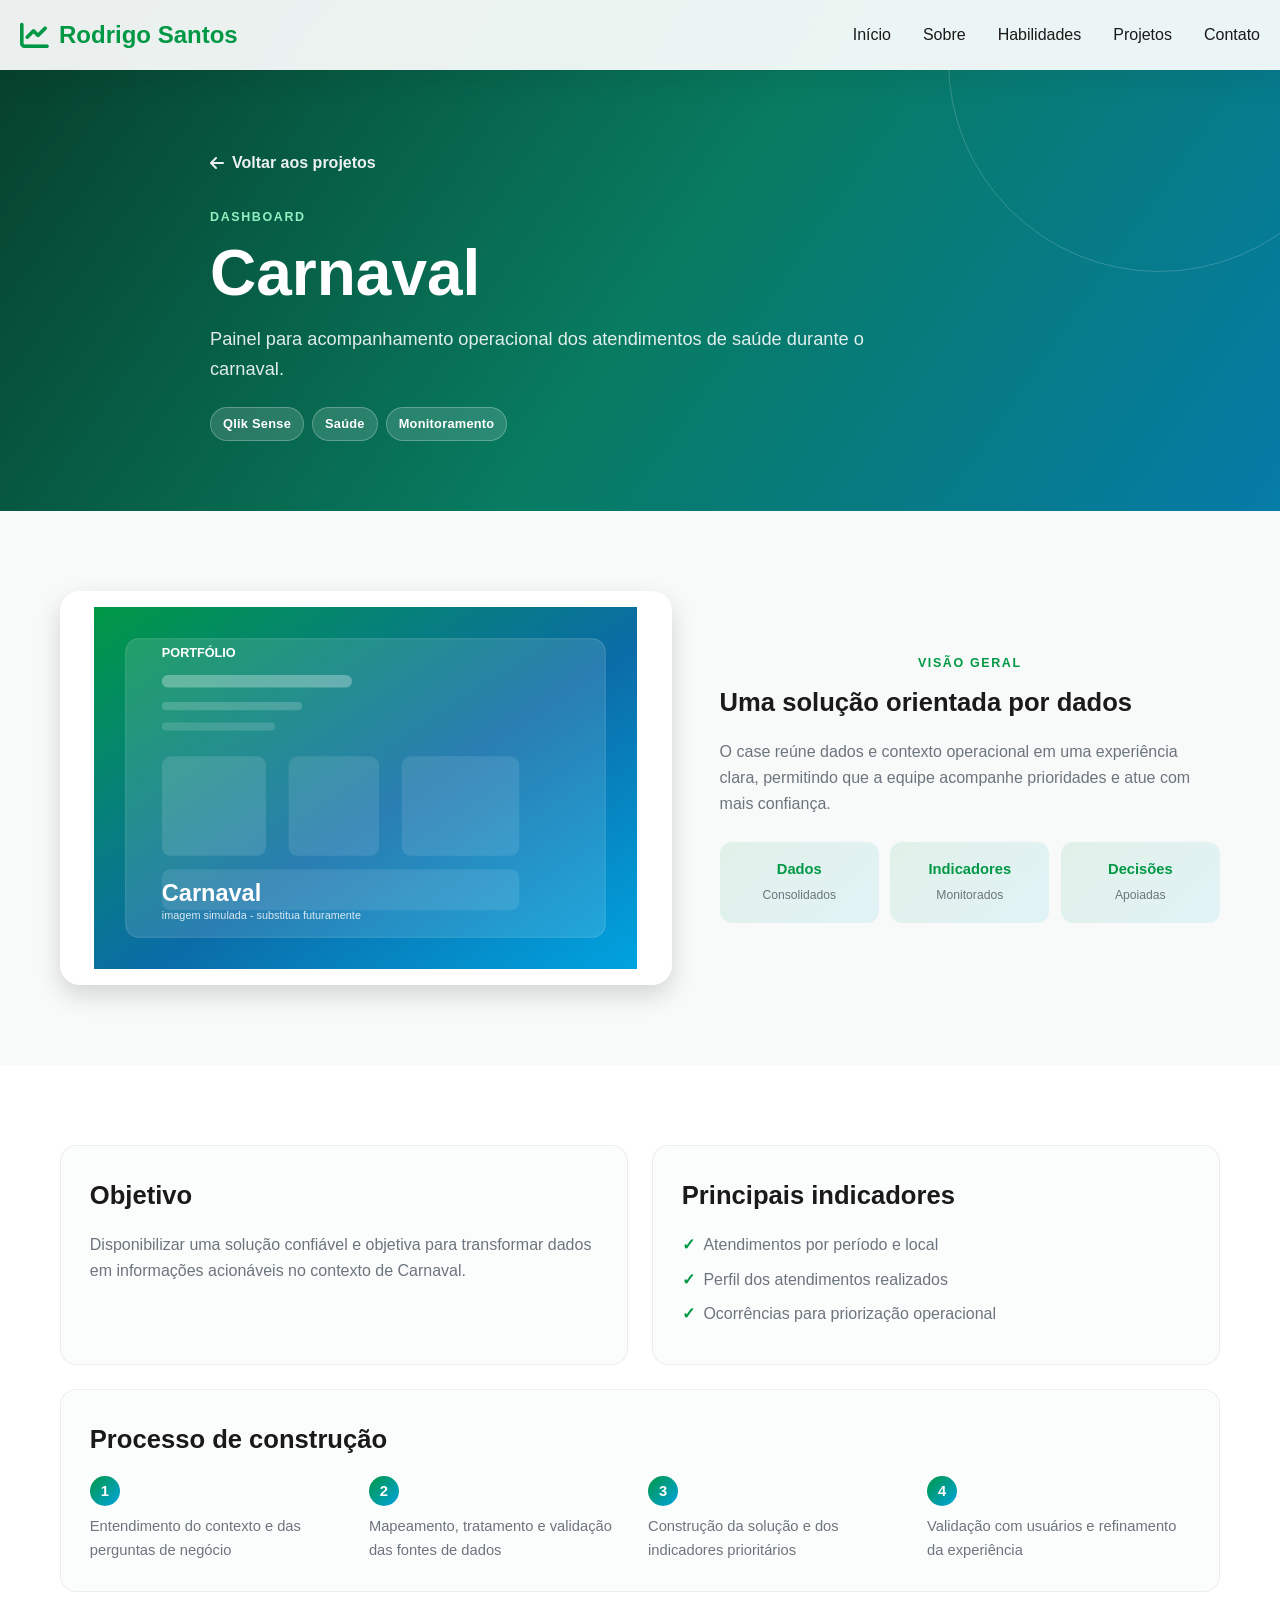
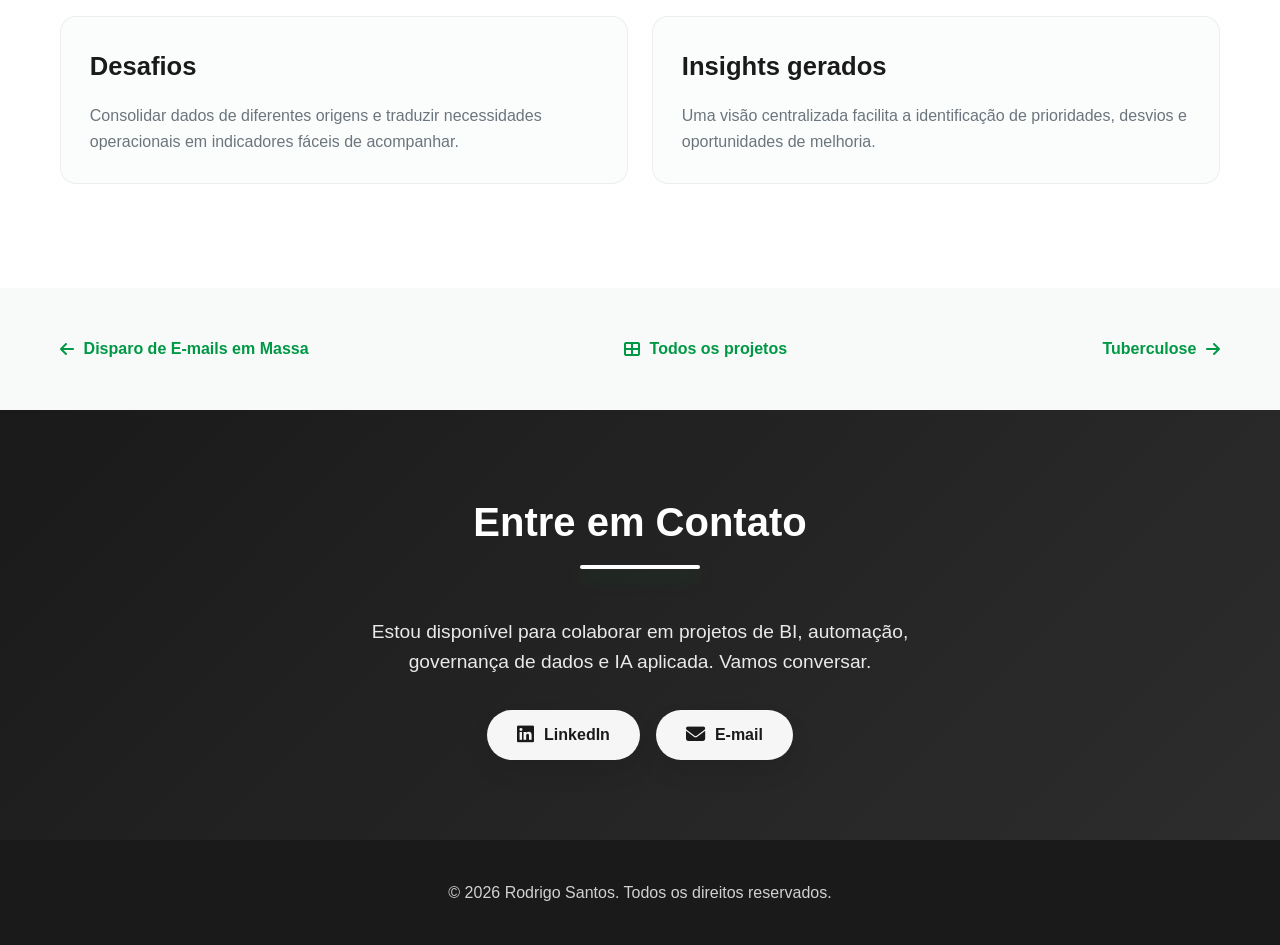
==== projeto.html @ 9b94046a "Atualizacao 07-09" ====
<!DOCTYPE html>
<html lang="pt-BR">
<head>
  <meta charset="UTF-8"><meta name="viewport" content="width=device-width, initial-scale=1.0">
  <meta name="description" content="Case de projeto de Rodrigo Santos"><title>Case | Rodrigo Santos</title>
  <link rel="stylesheet" href="css/style.css"><link rel="stylesheet" href="https://cdnjs.cloudflare.com/ajax/libs/font-awesome/6.4.0/css/all.min.css">
</head>
<body class="project-page">
  <header><nav class="navbar"><div class="container"><a href="index.html" class="logo"><i class="fas fa-chart-line"></i><span>Rodrigo Santos</span></a><ul id="menu-principal" class="nav-menu"><li><a href="index.html#home">Início</a></li><li><a href="index.html#sobre">Sobre</a></li><li><a href="index.html#skills">Habilidades</a></li><li><a href="index.html#projetos">Projetos</a></li><li><a href="#contato">Contato</a></li></ul><button class="hamburger" type="button" aria-label="Abrir menu" aria-expanded="false" aria-controls="menu-principal"><span></span><span></span><span></span></button></div></nav></header>
  <main>
    <section class="case-hero"><div class="container"><a class="case-back" href="index.html#projetos"><i class="fas fa-arrow-left"></i> Voltar aos projetos</a><span id="caseCategory" class="section-eyebrow"></span><h1 id="caseTitle">Projeto</h1><p id="caseSummary"></p><div id="caseTags" class="projeto-tags"></div></div></section>
    <section class="case-overview"><div class="container"><div class="case-visual"><img id="caseImage" alt="Visão geral do projeto"></div><div><span class="section-eyebrow">Visão geral</span><h2>Uma solução orientada por dados</h2><p id="caseOverview"></p><div class="case-kpis"><div><strong id="kpiOne">—</strong><span id="kpiOneLabel">Indicador</span></div><div><strong id="kpiTwo">—</strong><span id="kpiTwoLabel">Indicador</span></div><div><strong id="kpiThree">—</strong><span id="kpiThreeLabel">Indicador</span></div></div></div></div></section>
    <section class="case-content"><div class="container"><div class="case-grid"><article><h2>Objetivo</h2><p id="caseGoal"></p></article><article><h2>Principais indicadores</h2><ul id="caseIndicators" class="case-list"></ul></article></div><article class="case-flow"><h2>Processo de construção</h2><ol id="caseFlow"></ol></article><div class="case-grid"><article><h2>Desafios</h2><p id="caseChallenges"></p></article><article><h2>Insights gerados</h2><p id="caseInsights"></p></article></div></div></section>
    <nav class="case-navigation"><a id="previousProject" href="#"><i class="fas fa-arrow-left"></i><span>Projeto anterior</span></a><a href="index.html#projetos"><i class="fas fa-th-large"></i><span>Todos os projetos</span></a><a id="nextProject" href="#"><span>Próximo projeto</span><i class="fas fa-arrow-right"></i></a></nav>
  </main>
  <section id="contato" class="contato"><div class="container"><h2 class="section-title">Entre em Contato</h2><div class="contato-content"><p class="contato-subtitle">Estou disponível para colaborar em projetos de BI, automação, governança de dados e IA aplicada. Vamos conversar.</p><div class="contato-links"><a href="https://linkedin.com/in/digostts" target="_blank" rel="noopener noreferrer" class="contato-btn"><i class="fab fa-linkedin"></i> LinkedIn</a><a href="mailto:rodrigobas.1993@gmail.com" class="contato-btn"><i class="fas fa-envelope"></i> E-mail</a></div></div></div></section>
  <footer class="footer"><p>© 2026 Rodrigo Santos. Todos os direitos reservados.</p></footer><script src="js/project-data.js"></script><script src="js/project-detail.js"></script>
</body></html>
---- css/style.css ----
/* ===== RESET & VARIÁVEIS ===== */
* {
    margin: 0;
    padding: 0;
    box-sizing: border-box;
}

:root {
    /* Cores principais - Inspiradas em Qlik Sense */
    --primary-color: #009845;
    --secondary-color: #00A3E0;
    --dark-color: #1a1a1a;
    --light-color: #f5f5f5;
    --white: #ffffff;
    --gray: #6c757d;
    --highlight-color: #4ECDC4; /* Azul-turquesa para destaques */
    
    /* Gradientes */
    --gradient-primary: linear-gradient(135deg, #009845 0%, #00A3E0 100%);
    --gradient-dark: linear-gradient(135deg, #1a1a1a 0%, #2d2d2d 100%);
    
    /* Sombras */
    --shadow-sm: 0 2px 4px rgba(0,0,0,0.1);
    --shadow-md: 0 4px 6px rgba(0,0,0,0.1);
    --shadow-lg: 0 10px 25px rgba(0,0,0,0.15);
    
    /* Transições */
    --transition: all 0.3s ease;
}

/* ===== ESTILOS GLOBAIS ===== */
body {
    font-family: 'Segoe UI', Tahoma, Geneva, Verdana, sans-serif;
    line-height: 1.6;
    color: var(--dark-color);
    background:
        radial-gradient(circle at top left, rgba(0, 163, 224, 0.08), transparent 30%),
        radial-gradient(circle at bottom right, rgba(0, 152, 69, 0.08), transparent 28%),
        var(--white);
    overflow-x: hidden;
    scroll-behavior: smooth;
}

.container {
    max-width: 1200px;
    margin: 0 auto;
    padding: 0 20px;
}

a {
    text-decoration: none;
    color: inherit;
}

ul {
    list-style: none;
}

/* ===== NAVBAR ===== */
.navbar {
    position: fixed;
    top: 0;
    width: 100%;
    background: rgba(255,255,255,0.92);
    backdrop-filter: blur(12px);
    -webkit-backdrop-filter: blur(12px);
    box-shadow: 0 8px 30px rgba(26,26,26,0.08);
    z-index: 1000;
    transition: var(--transition);
}

.navbar .container {
    display: flex;
    justify-content: space-between;
    align-items: center;
    padding: 1rem 20px;
    max-width: 1280px;
}

.logo {
    display: flex;
    align-items: center;
    gap: 10px;
    font-size: 1.5rem;
    font-weight: bold;
    color: var(--primary-color);
}

.logo i {
    font-size: 1.8rem;
}

.nav-menu {
    display: flex;
    gap: 2rem;
}

.nav-menu a {
    color: var(--dark-color);
    font-weight: 500;
    transition: var(--transition);
    position: relative;
    padding: 5px 0;
}

.nav-menu a::after {
    content: '';
    position: absolute;
    bottom: -5px;
    left: 0;
    width: 0;
    height: 2px;
    background: var(--primary-color);
    transition: var(--transition);
}

.nav-menu a:hover::after,
.nav-menu a.active::after {
    width: 100%;
}

.nav-menu a:hover,
.nav-menu a.active {
    color: var(--primary-color);
}

.nav-menu a.active {
    font-weight: 700;
}

.hamburger {
    display: none;
    flex-direction: column;
    cursor: pointer;
    gap: 4px;
    border: none;
    padding: 0;
    background: transparent;
}

.hamburger span {
    width: 25px;
    height: 3px;
    background: var(--dark-color);
    transition: var(--transition);
}

/* ===== BOTÃO VOLTAR AO TOPO ===== */
.back-to-top {
    position: fixed;
    bottom: 30px;
    right: 30px;
    background: var(--gradient-primary);
    color: var(--white);
    width: 50px;
    height: 50px;
    border-radius: 50%;
    border: none;
    cursor: pointer;
    font-size: 1.2rem;
    box-shadow: var(--shadow-lg);
    opacity: 0;
    visibility: hidden;
    transition: var(--transition);
    z-index: 999;
}

.back-to-top.show {
    opacity: 1;
    visibility: visible;
}

.back-to-top:hover {
    transform: translateY(-5px);
    box-shadow: 0 15px 30px rgba(0,0,0,0.2);
}

/* ===== HERO SECTION ===== */
.hero {
    min-height: 100vh;
    display: flex;
    align-items: center;
    justify-content: center;
    background:
        radial-gradient(circle at top, rgba(255,255,255,0.18), transparent 25%),
        linear-gradient(135deg, #009845 0%, #0c7d57 18%, #0b6ca7 55%, #00A3E0 100%);
    color: var(--white);
    padding: 100px 20px 60px;
    position: relative;
    overflow: hidden;
    isolation: isolate;
}

.hero::before,
.hero::after {
    content: '';
    position: absolute;
    border-radius: 50%;
    z-index: -1;
    background: rgba(255,255,255,0.08);
}

.hero::before {
    width: 520px;
    height: 520px;
    right: -120px;
    top: -120px;
}

.hero::after {
    width: 420px;
    height: 420px;
    left: -120px;
    bottom: -120px;
}

.hero-content {
    text-align: center;
    max-width: 1000px;
    width: 100%;
}

.hero-header {
    display: flex;
    align-items: center;
    gap: 3rem;
    justify-content: center;
    margin-bottom: 2rem;
    flex-wrap: wrap;
    margin-left: auto;
    margin-right: auto;
}

.hero-profile {
    flex-shrink: 0;
    animation: fadeInUp 1s ease;
}

.hero-text {
    flex: 0 0 auto;
    min-width: 300px;
    text-align: left;
    margin-left: 0;
    margin-bottom: 3rem;
}

.profile-image {
    width: 180px;
    height: 180px;
    border-radius: 50%;
    object-fit: cover;
    border: 4px solid var(--white);
    box-shadow: 0 10px 30px rgba(0,0,0,0.3);
    transition: var(--transition);
}

.profile-image:hover {
    transform: scale(1.05);
    box-shadow: 0 15px 40px rgba(0,137,69,0.4);
}

.hero-greeting {
    font-size: 1.3rem;
    margin-bottom: 0.5rem;
    opacity: 0.95;
    font-weight: 300;
    animation: fadeInUp 1s ease;
}

.hero-name {
    font-size: 4rem;
    font-weight: 800;
    margin-bottom: 0.5rem;
    color: #FFF;
    text-shadow: 2px 2px 4px rgba(0,0,0,0.2);
    animation: fadeInUp 1s ease 0.1s backwards;
}

.hero-role {
    font-size: 2rem;
    font-weight: 700;
    margin-bottom: 1rem;
    color: #f9f1a6;
    text-shadow: 1px 1px 3px rgba(0,0,0,0.3);
    animation: fadeInUp 1s ease 0.2s backwards;
    letter-spacing: 0.02em;
}

.hero-subtitle {
    font-size: 1.2rem;
    margin-top: 1rem;
    margin-bottom: 0;
    opacity: 0.95;
    line-height: 1.6;
    animation: fadeInUp 1s ease 0.3s backwards;
}

.hero-stats {
    display: grid;
    grid-template-columns: repeat(4, 1fr);
    gap: 1.5rem;
    margin: 3rem auto;
    max-width: 920px;
    animation: fadeInUp 1s ease 0.4s backwards;
}

.stat-item {
    background: rgba(255,255,255,0.11);
    backdrop-filter: blur(10px);
    -webkit-backdrop-filter: blur(10px);
    padding: 1.5rem 1rem;
    border-radius: 18px;
    transition: var(--transition);
    border: 1px solid rgba(255,255,255,0.22);
    box-shadow: inset 0 1px 0 rgba(255,255,255,0.18);
}

.stat-item:hover {
    transform: translateY(-10px);
    background: rgba(255,255,255,0.25);
    border-color: rgba(255,255,255,0.4);
}

.stat-item h3 {
    font-size: 2.8rem;
    margin-bottom: 0.5rem;
    font-weight: 800;
    display: flex;
    align-items: center;
    justify-content: center;
    gap: 2px;
}

.stat-number {
    color: #FFF;
}

.plus {
    color: #FFD700; /* Dourado para o símbolo + */
    font-size: 2.5rem;
}

.stat-item p {
    font-size: 0.95rem;
    font-weight: 500;
    opacity: 0.95;
    line-height: 1.3;
}

.hero-buttons {
    display: flex;
    gap: 1rem;
    justify-content: center;
    margin-top: 2rem;
    flex-wrap: wrap;
    animation: fadeInUp 1s ease 0.6s backwards;
}

.btn {
    padding: 14px 35px;
    border-radius: 50px;
    font-weight: 600;
    font-size: 1rem;
    transition: var(--transition);
    display: inline-block;
}

.btn-primary {
    background: #FFD700; /* Dourado */
    color: #1a1a1a;
    box-shadow: 0 4px 15px rgba(255, 215, 0, 0.3);
}

.btn-primary:hover {
    transform: translateY(-3px);
    box-shadow: 0 6px 20px rgba(255, 215, 0, 0.5);
    background: #FFC700;
}

.btn-secondary {
    background: transparent;
    color: var(--white);
    border: 2px solid var(--white);
}

.btn-secondary:hover {
    background: var(--white);
    color: var(--primary-color);
    transform: translateY(-3px);
}

.scroll-down {
    position: absolute;
    bottom: 30px;
    left: 50%;
    transform: translateX(-50%);
    animation: bounce 2s infinite;
}

.scroll-down a {
    color: var(--white);
    font-size: 2rem;
    opacity: 0.8;
    transition: var(--transition);
}

.scroll-down a:hover {
    opacity: 1;
}


/* ===== SECTIONS ===== */
section {
    padding: 80px 20px;
}

.section-title {
    text-align: center;
    font-size: 2.5rem;
    margin-bottom: 3rem;
    position: relative;
    padding-bottom: 15px;
    font-weight: 800;
    color: var(--dark-color);
}

.section-title::after {
    content: '';
    position: absolute;
    bottom: 0;
    left: 50%;
    transform: translateX(-50%);
    width: 120px;
    height: 4px;
    background: linear-gradient(90deg, var(--primary-color), var(--secondary-color));
    border-radius: 999px;
    box-shadow: 0 8px 16px rgba(0, 152, 69, 0.25);
}

/* ===== SOBRE ===== */
.sobre {
    background: var(--light-color);
}

.sobre-content {
    display: grid;
    gap: 3rem;
}

.sobre-text p {
    font-size: 1.1rem;
    margin-bottom: 1.5rem;
    line-height: 1.8;
    color: var(--gray);
}

.sobre-text strong {
    color: var(--primary-color);
}

.sobre-icons {
    display: grid;
    grid-template-columns: repeat(auto-fit, minmax(250px, 1fr));
    gap: 2rem;
}

.icon-box {
    background: var(--white);
    padding: 2rem;
    border-radius: 10px;
    text-align: center;
    box-shadow: var(--shadow-md);
    transition: var(--transition);
}

.icon-box:hover {
    transform: translateY(-10px);
    box-shadow: var(--shadow-lg);
}

.icon-box i {
    font-size: 3rem;
    color: var(--primary-color);
    margin-bottom: 1rem;
}

.icon-box h4 {
    font-size: 1.3rem;
    margin-bottom: 0.5rem;
    color: var(--dark-color);
}

.icon-box p {
    color: var(--gray);
}

/* ===== SKILLS ===== */
.skills-category {
    margin-bottom: 4rem;
}

.skills-category h3 {
    font-size: 1.8rem;
    margin-bottom: 2rem;
    color: var(--dark-color);
}

.skills-category h3 i {
    color: var(--primary-color);
    margin-right: 10px;
}

.skills-grid {
    display: grid;
    grid-template-columns: repeat(auto-fit, minmax(280px, 1fr));
    gap: 2rem;
}

.skill-card {
    background: linear-gradient(180deg, rgba(255,255,255,0.98), rgba(245,245,245,0.96));
    padding: 2rem;
    border-radius: 18px;
    box-shadow: 0 18px 35px rgba(26,26,26,0.08);
    transition: var(--transition);
    border: 1px solid rgba(0,0,0,0.04);
}

.skill-card:hover {
    transform: translateY(-12px);
    box-shadow: 0 24px 40px rgba(0, 152, 69, 0.12);
    border-color: rgba(0, 152, 69, 0.2);
}

.primary-skill {
    background: var(--gradient-primary);
    color: var(--white);
}

.primary-skill h4,
.primary-skill .skill-badge {
    color: var(--white);
}

.skill-icon {
    font-size: 3rem;
    color: var(--primary-color);
    margin-bottom: 1rem;
}

.primary-skill .skill-icon {
    color: var(--white);
}

.skill-card h4 {
    font-size: 1.5rem;
    margin-bottom: 1rem;
    color: var(--dark-color);
}

.skill-level {
    background: var(--light-color);
    height: 10px;
    border-radius: 10px;
    margin: 1rem 0;
    overflow: hidden;
}

.primary-skill .skill-level {
    background: rgba(255,255,255,0.3);
}

.skill-bar {
    height: 100%;
    background: var(--gradient-primary);
    border-radius: 10px;
    transition: width 1s ease;
}

.primary-skill .skill-bar {
    background: var(--white);
}

.skill-badge {
    display: inline-block;
    background: var(--primary-color);
    color: var(--white);
    padding: 5px 15px;
    border-radius: 20px;
    font-size: 0.85rem;
    font-weight: 600;
    margin-bottom: 1rem;
}

.skill-details {
    margin-top: 1rem;
}

.skill-details li {
    padding: 0.5rem 0;
    padding-left: 1.5rem;
    position: relative;
    font-size: 0.95rem;
    color: var(--gray);
}

.primary-skill .skill-details li {
    color: rgba(255,255,255,0.9);
}

.skill-details li::before {
    content: '▸';
    position: absolute;
    left: 0;
    color: var(--primary-color);
}

.primary-skill .skill-details li::before {
    color: var(--white);
}

/* Metodologias */
.methodology-grid {
    display: grid;
    grid-template-columns: repeat(auto-fit, minmax(250px, 1fr));
    gap: 2rem;
}

.method-card {
    background: var(--white);
    padding: 2rem;
    border-radius: 15px;
    text-align: center;
    box-shadow: var(--shadow-md);
    transition: var(--transition);
}

.method-card:hover {
    transform: translateY(-10px);
    box-shadow: var(--shadow-lg);
}

.method-card i {
    font-size: 3rem;
    color: var(--secondary-color);
    margin-bottom: 1rem;
}

.method-card h4 {
    font-size: 1.3rem;
    margin-bottom: 0.5rem;
    color: var(--dark-color);
}

.method-card p {
    color: var(--gray);
}

/* ===== EXPERIÊNCIA ===== */
.experiencia {
    background: var(--light-color);
}

.experiencia-wrapper {
    display: grid;
    grid-template-columns: 1fr 1fr;
    gap: 3rem;
    align-items: start;
}

.experiencia-coluna {
    display: flex;
    flex-direction: column;
}

.experiencia-subtitle {
    font-size: 1.8rem;
    color: var(--primary-color);
    margin-bottom: 2rem;
    font-weight: 700;
}

.profissional-container {
    display: flex;
    gap: 1.5rem;
    align-items: center;
}

.profissional-content {
    flex: 1;
    display: flex;
    flex-direction: column;
}

.btn-curriculum-ext {
    width: 60px;
    height: 60px;
    background: var(--gradient-primary);
    border-radius: 50%;
    border: none;
    display: flex;
    align-items: center;
    justify-content: center;
    cursor: pointer;
    flex-shrink: 0;
}

.btn-curriculum-ext i {
    font-size: 1.5rem;
    color: var(--white);
}

.btn-curriculum-ext:hover {
    transform: scale(1.1);
    box-shadow: var(--shadow-lg);
    transition: var(--transition);
}

.academia-container {
    background: var(--white);
    padding: 2rem;
    border-radius: 15px;
    box-shadow: var(--shadow-md);
}

.academia-section {
    padding-bottom: 1.5rem;
    margin-bottom: 1.5rem;
}

.academia-section:last-child {
    padding-bottom: 0;
    margin-bottom: 0;
}

.academia-section h3 {
    font-size: 1.3rem;
    margin-bottom: 1rem;
    color: var(--dark-color);
    font-weight: 600;
}

.timeline {
    max-width: 100%;
    margin: 0;
}

.timeline-item {
    display: flex;
    gap: 2rem;
    position: relative;
}

.timeline-icon {
    width: 60px;
    height: 60px;
    background: var(--gradient-primary);
    border-radius: 50%;
    display: flex;
    align-items: center;
    justify-content: center;
    flex-shrink: 0;
}

.timeline-icon i {
    font-size: 1.5rem;
    color: var(--white);
}

.timeline-content {
    background: var(--white);
    padding: 2rem;
    border-radius: 15px;
    box-shadow: var(--shadow-md);
    flex: 1;
}

.timeline-content h3 {
    font-size: 1.8rem;
    margin-bottom: 0.5rem;
    color: var(--dark-color);
}

.timeline-date {
    color: var(--primary-color);
    font-weight: 600;
    font-size: 1.1rem;
    display: block;
    margin-bottom: 1.5rem;
}

.experience-intro {
    color: var(--gray);
    font-size: 1.1rem;
    margin-bottom: 1.5rem;
    line-height: 1.6;
    padding: 1rem;
    background: var(--light-color);
    border-left: 4px solid var(--primary-color);
    border-radius: 5px;
}

.experience-intro strong {
    color: var(--primary-color);
}

.experience-list li {
    padding: 0.75rem 0;
    padding-left: 2rem;
    position: relative;
    color: var(--gray);
    line-height: 1.6;
}

.experience-list li i {
    position: absolute;
    left: 0;
    top: 0.75rem;
    color: var(--primary-color);
}

.experience-list strong {
    color: var(--dark-color);
}

/* ===== PROJETOS ===== */
.projetos-grid {
    display: grid;
    grid-template-columns: repeat(auto-fit, minmax(320px, 1fr));
    gap: 2rem;
}

.projeto-card {
    background: linear-gradient(180deg, #ffffff 0%, #f7fbff 100%);
    border-radius: 18px;
    padding: 2rem;
    box-shadow: 0 18px 35px rgba(26,26,26,0.08);
    transition: transform 0.25s ease, box-shadow 0.25s ease, border-color 0.25s ease;
    border-top: 4px solid var(--primary-color);
    border: 1px solid rgba(0,0,0,0.04);
    position: relative;
    overflow: hidden;
}

.projeto-card::before {
    content: '';
    position: absolute;
    inset: 0 auto auto 0;
    width: 100%;
    height: 3px;
    background: linear-gradient(90deg, var(--primary-color), var(--secondary-color));
}

.projeto-card:hover {
    transform: translateY(-12px);
    box-shadow: 0 24px 45px rgba(0, 152, 69, 0.12);
    border-color: rgba(0, 152, 69, 0.15);
}

.projeto-header {
    display: flex;
    align-items: center;
    gap: 1rem;
    margin-bottom: 1rem;
}

.projeto-header i {
    font-size: 2rem;
    color: var(--primary-color);
}

.projeto-header h3 {
    font-size: 1.3rem;
    color: var(--dark-color);
}

.projeto-card p {
    color: var(--gray);
    margin-bottom: 1.5rem;
    line-height: 1.6;
}

.projeto-tags {
    display: flex;
    flex-wrap: wrap;
    gap: 0.5rem;
}

.tag {
    background: linear-gradient(135deg, rgba(0, 152, 69, 0.1), rgba(0, 163, 224, 0.12));
    color: var(--primary-color);
    padding: 6px 12px;
    border-radius: 999px;
    font-size: 0.8rem;
    font-weight: 700;
    letter-spacing: 0.02em;
    border: 1px solid rgba(0, 152, 69, 0.12);
}

/* ===== BOTÕES DOS PROJETOS ===== */
.btn-visualizar {
    background: linear-gradient(135deg, var(--primary-color), #18a45d);
    color: var(--white);
    border: none;
    padding: 11px 20px;
    border-radius: 10px;
    font-size: 0.96rem;
    font-weight: 700;
    cursor: pointer;
    transition: var(--transition);
    display: inline-flex;
    align-items: center;
    gap: 8px;
    margin-top: 1rem;
    box-shadow: 0 12px 24px rgba(0, 152, 69, 0.18);
}

.btn-visualizar:hover {
    background: linear-gradient(135deg, #0f8d4e, var(--secondary-color));
    transform: translateY(-3px);
    box-shadow: 0 16px 28px rgba(0, 163, 224, 0.2);
}

.btn-visualizar i {
    font-size: 1.1rem;
}

/* ===== BOTÃO CURRÍCULO ===== */
.btn-curriculum {
    background: var(--primary-color);
    color: var(--white);
    border: none;
    width: 50px;
    height: 50px;
    border-radius: 50%;
    font-size: 1.5rem;
    cursor: pointer;
    transition: var(--transition);
    display: flex;
    align-items: center;
    justify-content: center;
}

.btn-curriculum:hover {
    background: var(--secondary-color);
    transform: scale(1.1);
    box-shadow: var(--shadow-lg);
}

/* ===== MODAL PARA IMAGENS ===== */
.modal {
    display: none;
    position: fixed;
    z-index: 2000;
    left: 0;
    top: 0;
    width: 100%;
    height: 100%;
    background-color: rgba(0, 0, 0, 0.7);
    animation: fadeIn 0.3s ease;
}

.modal.active {
    display: flex;
    align-items: center;
    justify-content: center;
}

.modal-content {
    background-color: var(--white);
    border-radius: 15px;
    width: min(1100px, 90vw);
    height: min(82vh, 820px);
    overflow: hidden;
    position: relative;
    animation: slideIn 0.3s ease;
    display: flex;
    flex-direction: column;
}

.modal-header {
    display: flex;
    justify-content: space-between;
    align-items: center;
    padding: 1.5rem;
    border-bottom: 1px solid var(--light-color);
    flex-shrink: 0;
}

.modal-header h2 {
    margin: 0;
    color: var(--dark-color);
}

.close-modal {
    background: none;
    border: none;
    font-size: 1.8rem;
    cursor: pointer;
    color: var(--gray);
    transition: var(--transition);
}

.close-modal:hover {
    color: var(--dark-color);
}

.modal-image {
    width: 100%;
    height: 100%;
    max-height: 68vh;
    object-fit: contain;
    padding: 1rem;
    display: block;
}

.modal-body {
    display: flex;
    align-items: center;
    justify-content: center;
    gap: 1.5rem;
    padding: 1rem;
    position: relative;
    flex: 1;
    min-height: 0;
}

.modal-nav {
    background: var(--primary-color);
    color: var(--white);
    border: none;
    width: 50px;
    height: 50px;
    border-radius: 50%;
    font-size: 1.5rem;
    cursor: pointer;
    transition: var(--transition);
    display: flex;
    align-items: center;
    justify-content: center;
    flex-shrink: 0;
}

.modal-nav:hover {
    background: var(--secondary-color);
    transform: scale(1.1);
}

.modal-prev {
    order: -1;
}

.modal-next {
    order: 1;
}

@keyframes fadeIn {
    from {
        opacity: 0;
    }
    to {
        opacity: 1;
    }
}

@keyframes slideIn {
    from {
        transform: translateY(-50px);
        opacity: 0;
    }
    to {
        transform: translateY(0);
        opacity: 1;
    }
}

/* ===== SECTION SUBTITLE ===== */
.section-subtitle {
    text-align: center;
    font-size: 1.08rem;
    color: var(--gray);
    margin-bottom: 3rem;
    max-width: 760px;
    margin-left: auto;
    margin-right: auto;
    line-height: 1.8;
    font-weight: 500;
}

/* ===== APLICATIVOS ===== */
.aplicativos {
    background: linear-gradient(135deg, rgba(0, 152, 69, 0.05) 0%, rgba(0, 163, 224, 0.05) 100%);
    border-top: 1px solid rgba(0,0,0,0.03);
    border-bottom: 1px solid rgba(0,0,0,0.03);
}

/* ===== CONTATO ===== */
.contato {
    background: var(--gradient-dark);
    color: var(--white);
}

.contato .section-title {
    color: var(--white);
}

.contato .section-title::after {
    background: var(--white);
}

.contato-content {
    text-align: center;
    max-width: 600px;
    margin: 0 auto;
}

.contato-subtitle {
    font-size: 1.2rem;
    margin-bottom: 2rem;
    opacity: 0.9;
}

.contato-links {
    display: flex;
    gap: 1rem;
    justify-content: center;
    flex-wrap: nowrap;
}

.contato-btn {
    background: rgba(255,255,255,0.96);
    color: var(--dark-color);
    padding: 12px 30px;
    border-radius: 50px;
    font-weight: 700;
    display: inline-flex;
    align-items: center;
    justify-content: center;
    gap: 10px;
    transition: var(--transition);
    white-space: nowrap;
    min-height: 48px;
    box-shadow: 0 12px 24px rgba(0,0,0,0.08);
}

.contato-btn:hover {
    transform: translateY(-5px);
    box-shadow: var(--shadow-lg);
    background: var(--primary-color);
    color: var(--white);
}

.whatsapp-btn {
    background: var(--white);
    color: var(--dark-color);
}

.whatsapp-btn:hover {
    background: #25D366;
    color: var(--white);
    transform: translateY(-5px);
    box-shadow: var(--shadow-lg);
}

.contato-btn i {
    font-size: 1.2rem;
}

/* ===== FOOTER ===== */
.footer {
    background: var(--dark-color);
    color: var(--white);
    text-align: center;
    padding: 2rem 20px;
}

.footer p {
    margin: 0.5rem 0;
    opacity: 0.8;
}

.footer i {
    color: #e74c3c;
}

/* ===== ANIMAÇÕES ===== */
@keyframes fadeInUp {
    from {
        opacity: 0;
        transform: translateY(30px);
    }
    to {
        opacity: 1;
        transform: translateY(0);
    }
}

@keyframes bounce {
    0%, 20%, 50%, 80%, 100% {
        transform: translateX(-50%) translateY(0);
    }
    40% {
        transform: translateX(-50%) translateY(-10px);
    }
    60% {
        transform: translateX(-50%) translateY(-5px);
    }
}

/* ===== RESPONSIVO ===== */
@media (max-width: 768px) {
    .hamburger {
        display: flex;
    }
    
    .nav-menu {
        position: fixed;
        left: -100%;
        top: 70px;
        flex-direction: column;
        background: var(--white);
        width: 100%;
        text-align: center;
        transition: var(--transition);
        box-shadow: var(--shadow-lg);
        padding: 2rem 0;
    }
    
    .nav-menu.active {
        left: 0;
    }
    
    .hero-title {
        font-size: 2rem;
    }

    .hero-subtitle-main {
        font-size: 1.5rem;
    }
    
    .hero-subtitle {
        font-size: 1.1rem;
    }
    
    .hero-stats {
        grid-template-columns: repeat(2, 1fr);
    }
    
    .hero-buttons {
        flex-direction: column;
    }
    
    .section-title {
        font-size: 2rem;
    }
    
    .experiencia-wrapper {
        grid-template-columns: 1fr;
        gap: 2rem;
    }
    
    .timeline-item {
        flex-direction: column;
    }
    
    .skills-grid,
    .projetos-grid {
        grid-template-columns: 1fr;
    }

    .back-to-top {
        width: 45px;
        height: 45px;
        bottom: 20px;
        right: 20px;
    }

    .modal-content {
        max-width: 95%;
        max-height: 95vh;
    }
}

@media (max-width: 480px) {
    .hero-stats {
        grid-template-columns: 1fr;
    }
    
    .stat-item h3 {
        font-size: 2rem;
    }
}

.skill-card.skill-bar-ready .skill-bar { width: var(--skill-level) !important; }

/* ===== PADRONIZAÇÃO E INTERAÇÕES DOS CARDS ===== */
.skills-grid { align-items:stretch; }
.skills-grid:not(.skills-carousel) { grid-template-columns:repeat(3, 340px); justify-content:center; }
.skill-card { min-height:360px; display:flex; flex-direction:column; width:100%; }
.skill-card .skill-details { margin-top:auto; }
.methodology-grid { grid-template-columns:repeat(3, 340px); justify-content:center; }
.method-card { min-height:360px; display:flex; flex-direction:column; }
.method-card p { margin-top:auto; }
.method-details { margin-top:1.25rem; text-align:left; }
.method-details li { color:var(--gray); font-size:.92rem; padding:.35rem 0 .35rem 1.25rem; position:relative; }
.method-details li::before { content:'✓'; position:absolute; left:0; color:var(--primary-color); font-weight:800; }
.skill-card:hover, .method-card:hover, .projeto-card:hover { transform:translateY(-10px); box-shadow:0 24px 44px rgba(0, 116, 80, .18); border-color:rgba(0,152,69,.22); }
.skills-carousel-controls { margin-bottom:.7rem; }
.skills-carousel-controls p { font-size:.92rem; }
@media (max-width: 1150px) and (min-width: 769px) { .skills-grid:not(.skills-carousel) { grid-template-columns:repeat(3, minmax(0, 1fr)); } }
@media (max-width: 1150px) and (min-width: 769px) { .methodology-grid { grid-template-columns:repeat(3, minmax(0, 1fr)); } }

/* Experiência: os dois painéis acompanham a mesma altura */
@media (min-width:769px) {
    .experiencia-wrapper { align-items:stretch; }
    .experiencia-coluna { min-height:100%; }
    .profissional-container, .academia-container { flex:1; }
    .profissional-content, .timeline, .timeline-item, .timeline-content { height:100%; }
}

/* Elementos analíticos em movimento na abertura */
.hero-data-particles { position:absolute; inset:0; pointer-events:none; overflow:hidden; z-index:0; }
.hero-content, .scroll-down { position:relative; z-index:1; }
.hero-data-particles span { position:absolute; width:9px; height:9px; border-radius:50%; background:rgba(255,255,255,.72); box-shadow:0 0 20px 6px rgba(123,238,255,.22); animation:dataParticle 12s linear infinite; }
.hero-data-particles span:nth-child(1){ left:8%; top:23%; animation-delay:-2s; }.hero-data-particles span:nth-child(2){ left:22%; top:72%; animation-delay:-8s; transform:scale(.7); }.hero-data-particles span:nth-child(3){ left:74%; top:20%; animation-delay:-5s; }.hero-data-particles span:nth-child(4){ left:86%; top:65%; animation-delay:-10s; transform:scale(1.4); }.hero-data-particles span:nth-child(5){ left:48%; top:15%; animation-delay:-3s; transform:scale(.6); }.hero-data-particles span:nth-child(6){ left:58%; top:82%; animation-delay:-7s; }
.hero-data-particles i { position:absolute; color:rgba(255,255,255,.15); font-size:2.4rem; animation:dataIcon 14s ease-in-out infinite alternate; }.hero-data-particles i:nth-of-type(1){ left:8%; bottom:17%; }.hero-data-particles i:nth-of-type(2){ right:11%; top:28%; animation-delay:-5s; }.hero-data-particles i:nth-of-type(3){ right:30%; bottom:13%; animation-delay:-9s; }
@keyframes dataParticle { 0% { translate:0 0; opacity:.15; } 35% { opacity:1; } 100% { translate:110px -150px; opacity:.1; } }
@keyframes dataIcon { to { transform:translate(35px,-45px) rotate(10deg); opacity:.45; } }
@media (prefers-reduced-motion: reduce) { .hero-data-particles *, .hero::before, .hero::after { animation:none !important; } }

/* ===== PORTFÓLIO INTERATIVO ===== */
.hero::before { animation: floatOrb 12s ease-in-out infinite alternate; }
.hero::after { animation: floatOrb 16s ease-in-out infinite alternate-reverse; }
.hero-content > * { animation: heroReveal .8s ease both; }
.hero-stats { animation-delay: .18s; }
.hero-buttons { animation-delay: .32s; }
@keyframes floatOrb { to { transform: translate(55px, 35px) scale(1.12); } }
@keyframes heroReveal { from { opacity: 0; transform: translateY(22px); } to { opacity: 1; transform: translateY(0); } }

.section-eyebrow { display:block; text-align:center; color:var(--primary-color); font-size:.78rem; font-weight:800; letter-spacing:.13em; text-transform:uppercase; margin-bottom:.55rem; }
.projetos-hub { background:linear-gradient(135deg, rgba(0,152,69,.035), rgba(0,163,224,.07)); }
.project-tabs { display:flex; justify-content:center; gap:.7rem; flex-wrap:wrap; margin:0 auto 2rem; }
.project-tab { border:1px solid rgba(0,152,69,.16); background:#fff; color:var(--dark-color); padding:.75rem 1rem; border-radius:999px; cursor:pointer; font:inherit; font-weight:700; transition:var(--transition); }
.project-tab i { color:var(--primary-color); margin-right:.38rem; }
.project-tab:hover, .project-tab.active { color:#fff; background:var(--gradient-primary); border-color:transparent; box-shadow:0 10px 22px rgba(0,152,69,.18); }
.project-tab.active i { color:#fff; }
.project-panel { display:none; }
.project-panel.active { display:block; animation:fadeInUp .35s ease both; }
.carousel-controls { display:flex; justify-content:space-between; align-items:center; margin:0 0 1rem; }
.carousel-controls p { color:var(--gray); font-weight:700; margin:0; }
.carousel-controls div { display:flex; gap:.55rem; }
.carousel-button { width:38px; height:38px; border:1px solid rgba(0,152,69,.16); border-radius:50%; background:#fff; color:var(--primary-color); cursor:pointer; transition:var(--transition); }
[hidden] { display:none !important; }
.carousel-button:hover { background:var(--primary-color); color:#fff; transform:translateY(-2px); }
.project-carousel, .skills-carousel { display:flex; overflow-x:auto; gap:1.25rem; padding:4px 2px 1.4rem; scroll-snap-type:x mandatory; scrollbar-width:thin; scrollbar-color:var(--primary-color) transparent; }
.project-carousel::-webkit-scrollbar, .skills-carousel::-webkit-scrollbar { height:7px; }
.project-carousel::-webkit-scrollbar-thumb, .skills-carousel::-webkit-scrollbar-thumb { background:var(--primary-color); border-radius:99px; }
.project-carousel .projeto-card { min-width:350px; width:350px; height:380px; flex:0 0 350px; scroll-snap-align:start; cursor:pointer; display:flex; flex-direction:column; }
.project-carousel .projeto-card::after { content:'Abrir case  \2192'; color:var(--primary-color); font-size:.85rem; font-weight:800; opacity:0; transform:translateY(5px); transition:var(--transition); margin-top:auto; }
.project-carousel .projeto-card:hover::after, .project-carousel .projeto-card:focus::after { opacity:1; transform:translateY(0); }
.project-carousel .projeto-card:focus-visible { outline:3px solid var(--secondary-color); outline-offset:3px; }
.project-carousel .projeto-card p { margin-bottom:1rem; }
.project-carousel .projeto-tags { margin-top:auto; }
.skills-carousel .skill-card { min-width:340px; width:340px; flex:0 0 340px; scroll-snap-align:start; }

/* ===== PÁGINAS DE CASE ===== */
.project-page { background:#f7faf9; }
.case-hero { padding:150px 0 70px; color:#fff; background:linear-gradient(125deg,#063e2a,#087b60 52%,#057ba8); position:relative; overflow:hidden; }
.case-hero::after { content:''; position:absolute; width:420px; height:420px; border:1px solid rgba(255,255,255,.18); border-radius:50%; right:-90px; top:-150px; }
.case-hero .container { position:relative; z-index:1; max-width:900px; }
.case-back { display:inline-flex; align-items:center; gap:.5rem; font-weight:700; margin-bottom:2rem; opacity:.92; }
.case-hero .section-eyebrow { color:#91f0c1; text-align:left; margin:0 0 .65rem; }
.case-hero h1 { font-size:clamp(2.1rem,5vw,4rem); line-height:1.1; margin-bottom:1rem; }
.case-hero p { max-width:700px; color:rgba(255,255,255,.88); font-size:1.14rem; margin-bottom:1.5rem; }
.case-hero .tag { background:rgba(255,255,255,.14); color:#fff; border-color:rgba(255,255,255,.25); }
.case-overview, .case-content { padding:5rem 0; }
.case-overview .container { display:grid; grid-template-columns:minmax(0,1.1fr) minmax(0,.9fr); gap:3rem; align-items:center; }
.case-visual { padding:1rem; background:#fff; border-radius:20px; box-shadow:var(--shadow-lg); }
.case-visual img { width:100%; aspect-ratio:16/10; object-fit:contain; display:block; }
.case-overview h2, .case-content h2 { font-size:1.6rem; margin-bottom:1rem; }
.case-overview p, .case-content p { color:var(--gray); }
.case-kpis { display:grid; grid-template-columns:repeat(3,1fr); gap:.7rem; margin-top:1.6rem; }
.case-kpis div { background:linear-gradient(135deg,rgba(0,152,69,.09),rgba(0,163,224,.09)); border-radius:12px; padding:1rem .7rem; text-align:center; }
.case-kpis strong { display:block; color:var(--primary-color); font-size:.92rem; }.case-kpis span { color:var(--gray); font-size:.76rem; }
.case-content { background:#fff; }.case-grid { display:grid; grid-template-columns:repeat(2,1fr); gap:1.5rem; margin-bottom:1.5rem; }
.case-grid article, .case-flow { border:1px solid rgba(0,0,0,.06); border-radius:16px; padding:1.8rem; background:#fbfdfc; }
.case-list li { color:var(--gray); margin:.55rem 0; padding-left:1.35rem; position:relative; }.case-list li::before { content:'\2713'; position:absolute; left:0; color:var(--primary-color); font-weight:800; }
.case-flow { margin-bottom:1.5rem; }.case-flow ol { display:grid; grid-template-columns:repeat(4,1fr); gap:1rem; counter-reset:flow; }.case-flow li { list-style:none; color:var(--gray); font-size:.92rem; }.case-flow li::before { counter-increment:flow; content:counter(flow); display:block; color:#fff; background:var(--gradient-primary); width:30px; height:30px; text-align:center; border-radius:50%; line-height:30px; font-weight:800; margin-bottom:.6rem; }
.case-navigation { max-width:1200px; margin:0 auto; padding:3rem 20px; display:flex; justify-content:space-between; gap:1rem; }.case-navigation a { display:flex; align-items:center; gap:.6rem; color:var(--primary-color); font-weight:800; }.case-navigation a:last-child { text-align:right; }
@media (max-width:768px) { .case-hero { padding-top:120px; }.case-overview .container,.case-grid { grid-template-columns:1fr; }.case-flow ol { grid-template-columns:repeat(2,1fr); }.case-navigation a span { font-size:.8rem; }.case-kpis { gap:.4rem; } }

@media (max-width: 768px) {
    .project-carousel .projeto-card { min-width:285px; width:285px; flex-basis:285px; height:410px; padding:1.45rem; }
    .skills-grid:not(.skills-carousel) { grid-template-columns:1fr; }
    .methodology-grid { grid-template-columns:1fr; }
    .skills-carousel .skill-card { min-width:285px; width:285px; flex-basis:285px; }
    .carousel-controls p { font-size:.92rem; }
}

/* ===== RESPONSIVO ===== */
@media (max-width: 1024px) {
    .hero-stats {
        grid-template-columns: repeat(2, 1fr); /* 2 colunas em tablets */
        gap: 1.5rem;
    }
}

@media (max-width: 768px) {
    .hamburger {
        display: flex;
    }
    
    .nav-menu {
        position: fixed;
        left: -100%;
        top: 70px;
        flex-direction: column;
        background: var(--white);
        width: 100%;
        text-align: center;
        transition: var(--transition);
        box-shadow: var(--shadow-lg);
        padding: 2rem 0;
    }
    
    .nav-menu.active {
        left: 0;
    }
    
    .hero-name {
        font-size: 2.5rem;
    }

    .hero-role {
        font-size: 1.5rem;
    }
    
    .hero-subtitle {
        font-size: 1.1rem;
    }

    .hero-header {
        gap: 2rem;
    }

    .profile-image {
        width: 150px;
        height: 150px;
    }
    
    .hero-stats {
        grid-template-columns: repeat(2, 1fr); /* 2 colunas em mobile */
        gap: 1rem;
    }

    .stat-item h3 {
        font-size: 2.2rem;
    }

    .plus {
        font-size: 2rem;
    }
    
    .hero-buttons {
        flex-direction: column;
        gap: 1rem;
    }

    .btn {
        width: 100%;
        max-width: 300px;
    }
    
    .section-title {
        font-size: 2rem;
    }
    
    .timeline-item {
        flex-direction: column;
    }
    
    .skills-grid,
    .projetos-grid {
        grid-template-columns: 1fr;
    }

    .back-to-top {
        width: 45px;
        height: 45px;
        bottom: 20px;
        right: 20px;
    }
}

@media (max-width: 480px) {
    .hero {
        padding-left: 12px;
        padding-right: 12px;
    }

    .hero-content,
    .hero-header,
    .hero-text {
        min-width: 0;
        max-width: 100%;
        width: 100%;
    }

    .hero-text {
        margin-bottom: 1.5rem;
        overflow-wrap: anywhere;
    }

    .hero-greeting {
        font-size: 1.1rem;
    }

    .hero-name {
        font-size: clamp(1.8rem, 9vw, 2rem);
        line-height: 1.1;
    }

    .hero-role {
        font-size: clamp(1.05rem, 5.5vw, 1.2rem);
        line-height: 1.25;
    }

    .hero-header {
        flex-direction: column;
        gap: 1.5rem;
    }

    .hero-text {
        text-align: center;
    }

    .profile-image {
        width: 120px;
        height: 120px;
    }

    .hero-stats {
        grid-template-columns: 1fr; /* 1 coluna em telas muito pequenas */
    }

    .contato-links {
        flex-wrap: wrap;
    }

    .contato-btn {
        max-width: 100%;
    }
    
    .stat-item h3 {
        font-size: 2rem;
    }
}
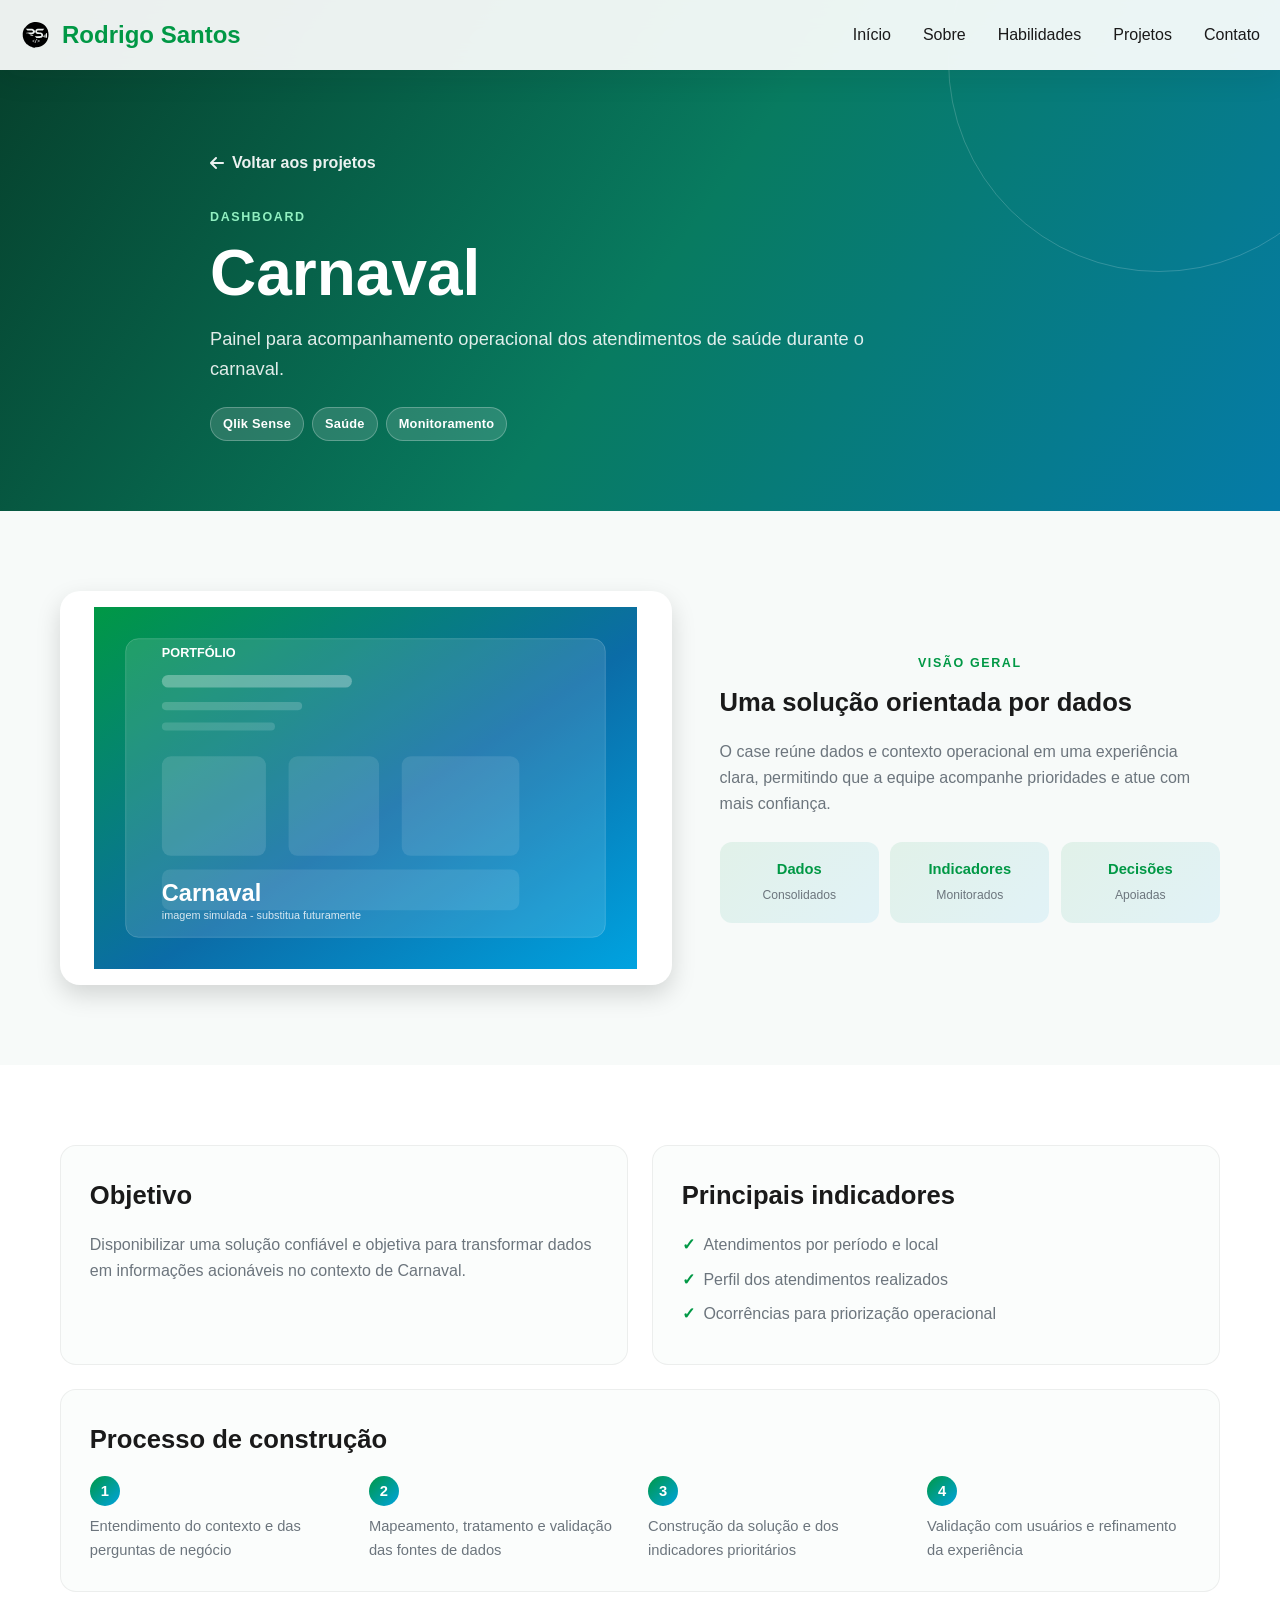
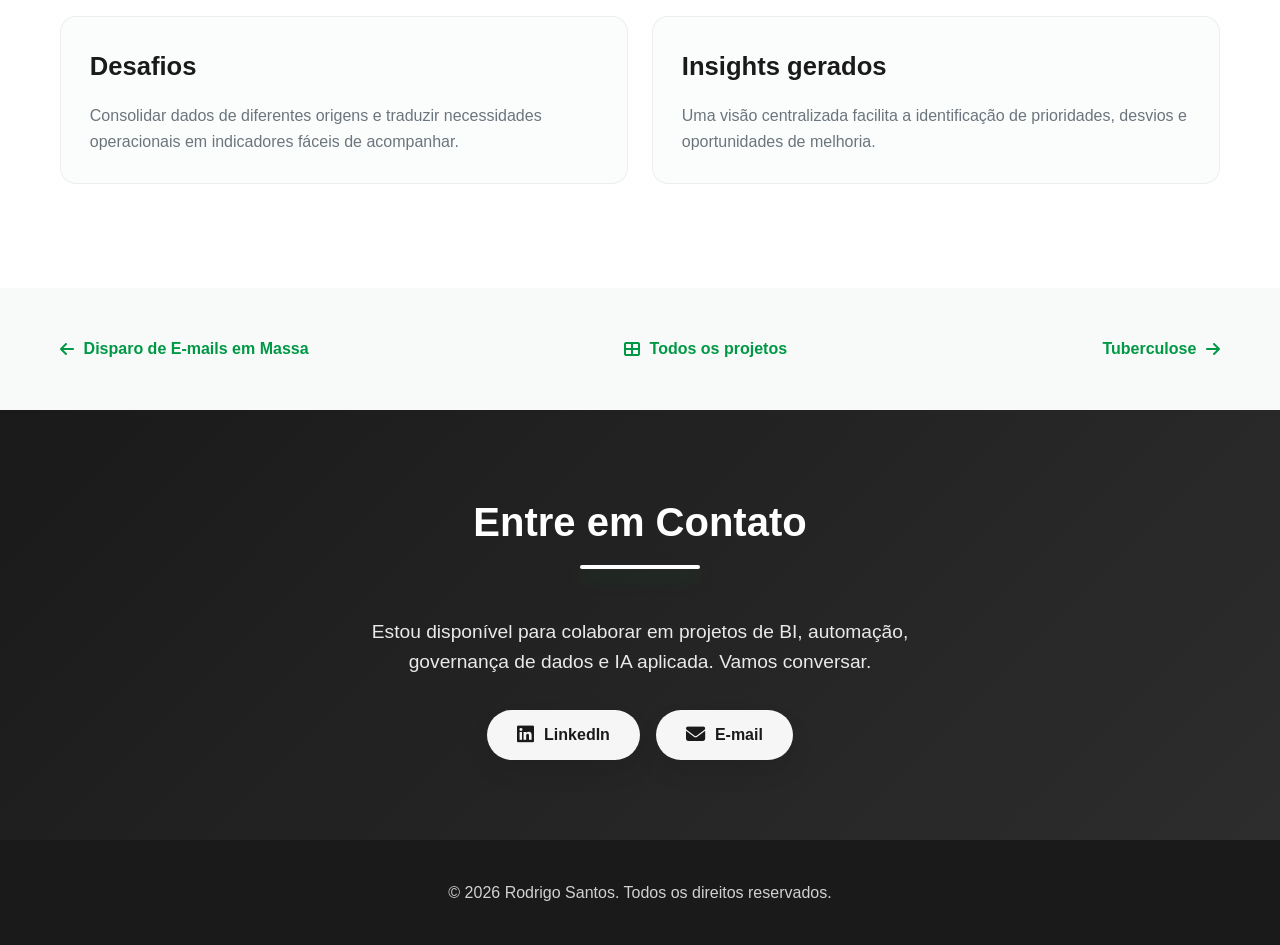
==== commit ee37878e: "Rollback + Update" ====
--- a/projeto.html
+++ b/projeto.html
@@ -6,7 +6,7 @@
   <link rel="stylesheet" href="css/style.css"><link rel="stylesheet" href="https://cdnjs.cloudflare.com/ajax/libs/font-awesome/6.4.0/css/all.min.css">
 </head>
 <body class="project-page">
-  <header><nav class="navbar"><div class="container"><a href="index.html" class="logo"><i class="fas fa-chart-line"></i><span>Rodrigo Santos</span></a><ul id="menu-principal" class="nav-menu"><li><a href="index.html#home">Início</a></li><li><a href="index.html#sobre">Sobre</a></li><li><a href="index.html#skills">Habilidades</a></li><li><a href="index.html#projetos">Projetos</a></li><li><a href="#contato">Contato</a></li></ul><button class="hamburger" type="button" aria-label="Abrir menu" aria-expanded="false" aria-controls="menu-principal"><span></span><span></span><span></span></button></div></nav></header>
+  <header><nav class="navbar"><div class="container"><a href="index.html" class="logo"><img src="favicon.svg" alt="" class="logo-icon"><span>Rodrigo Santos</span></a><ul id="menu-principal" class="nav-menu"><li><a href="index.html#home">Início</a></li><li><a href="index.html#sobre">Sobre</a></li><li><a href="index.html#skills">Habilidades</a></li><li><a href="index.html#projetos">Projetos</a></li><li><a href="#contato">Contato</a></li></ul><button class="hamburger" type="button" aria-label="Abrir menu" aria-expanded="false" aria-controls="menu-principal"><span></span><span></span><span></span></button></div></nav></header>
   <main>
     <section class="case-hero"><div class="container"><a class="case-back" href="index.html#projetos"><i class="fas fa-arrow-left"></i> Voltar aos projetos</a><span id="caseCategory" class="section-eyebrow"></span><h1 id="caseTitle">Projeto</h1><p id="caseSummary"></p><div id="caseTags" class="projeto-tags"></div></div></section>
     <section class="case-overview"><div class="container"><div class="case-visual"><img id="caseImage" alt="Visão geral do projeto"></div><div><span class="section-eyebrow">Visão geral</span><h2>Uma solução orientada por dados</h2><p id="caseOverview"></p><div class="case-kpis"><div><strong id="kpiOne">—</strong><span id="kpiOneLabel">Indicador</span></div><div><strong id="kpiTwo">—</strong><span id="kpiTwoLabel">Indicador</span></div><div><strong id="kpiThree">—</strong><span id="kpiThreeLabel">Indicador</span></div></div></div></div></section>
--- a/css/style.css
+++ b/css/style.css
@@ -86,8 +86,11 @@
     color: var(--primary-color);
 }
 
-.logo i {
-    font-size: 1.8rem;
+.logo-icon {
+    width: 32px;
+    height: 32px;
+    flex: 0 0 32px;
+    display: block;
 }
 
 .nav-menu {
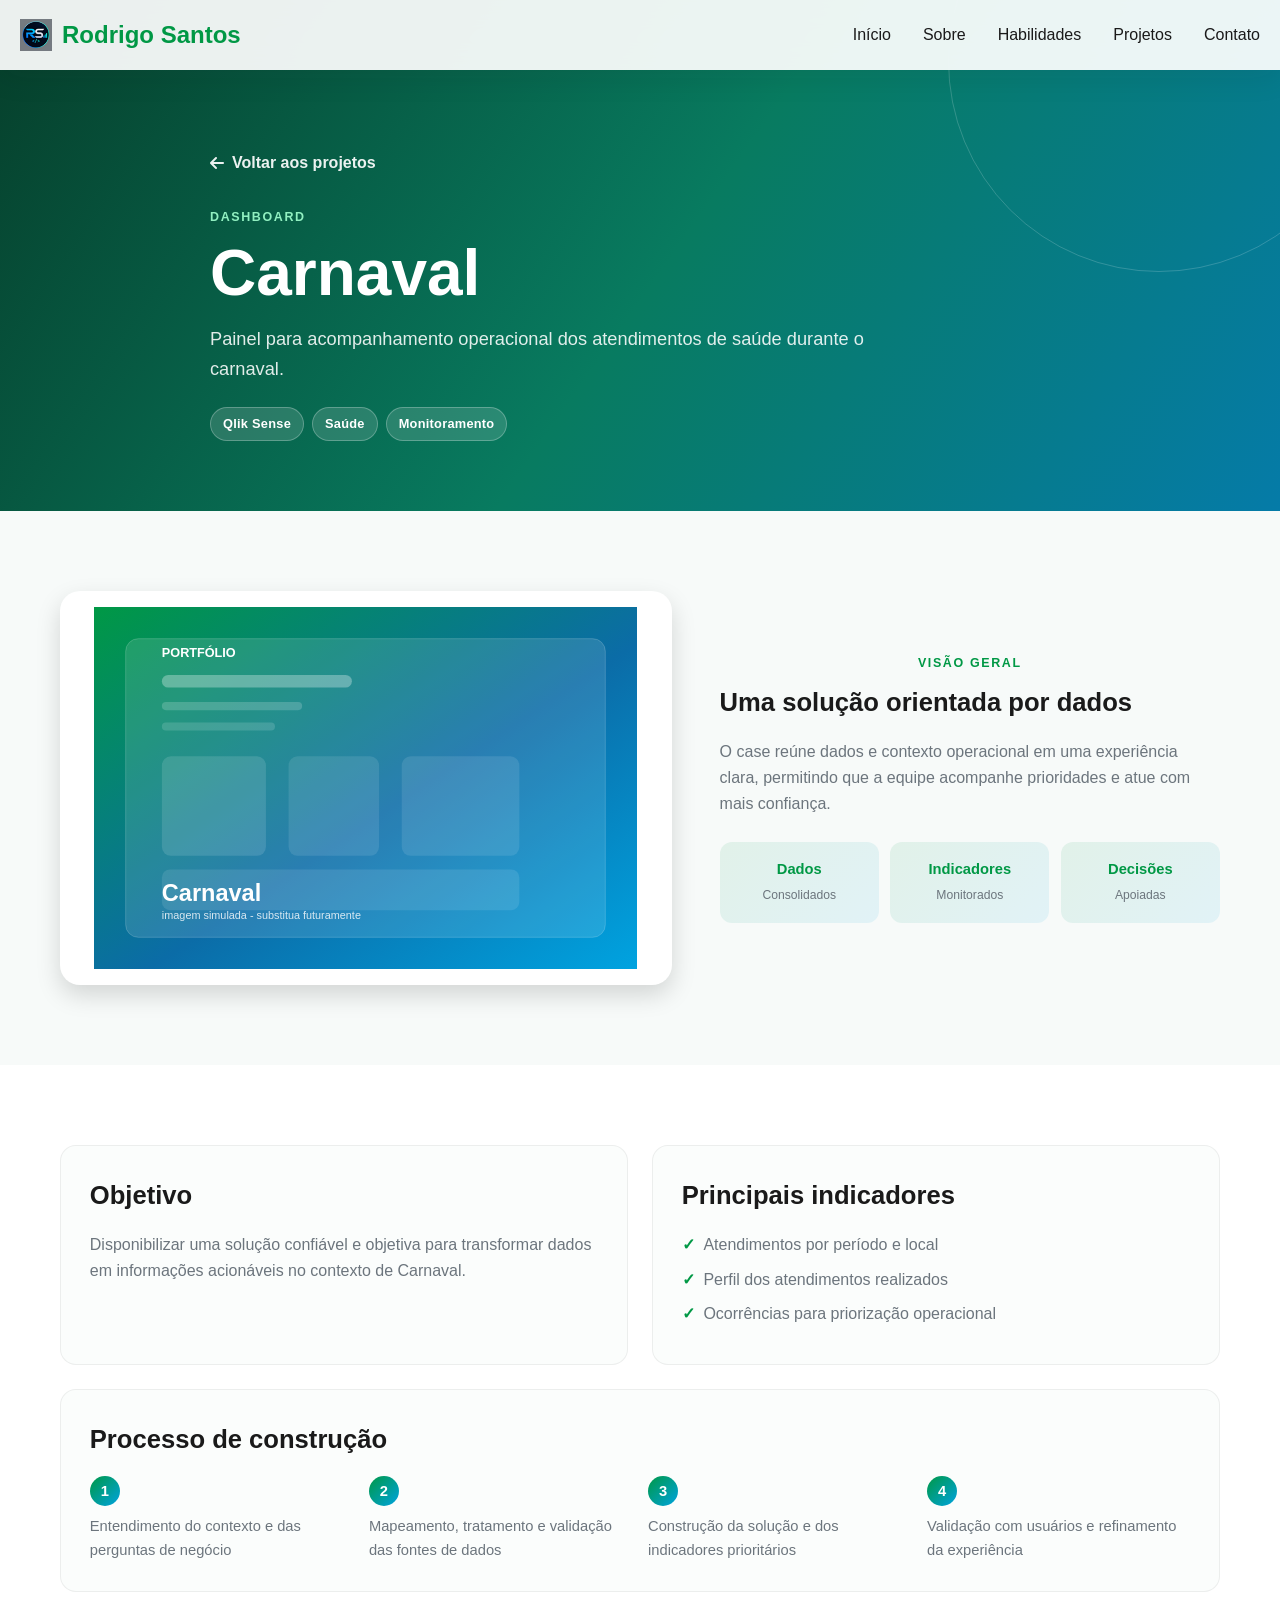
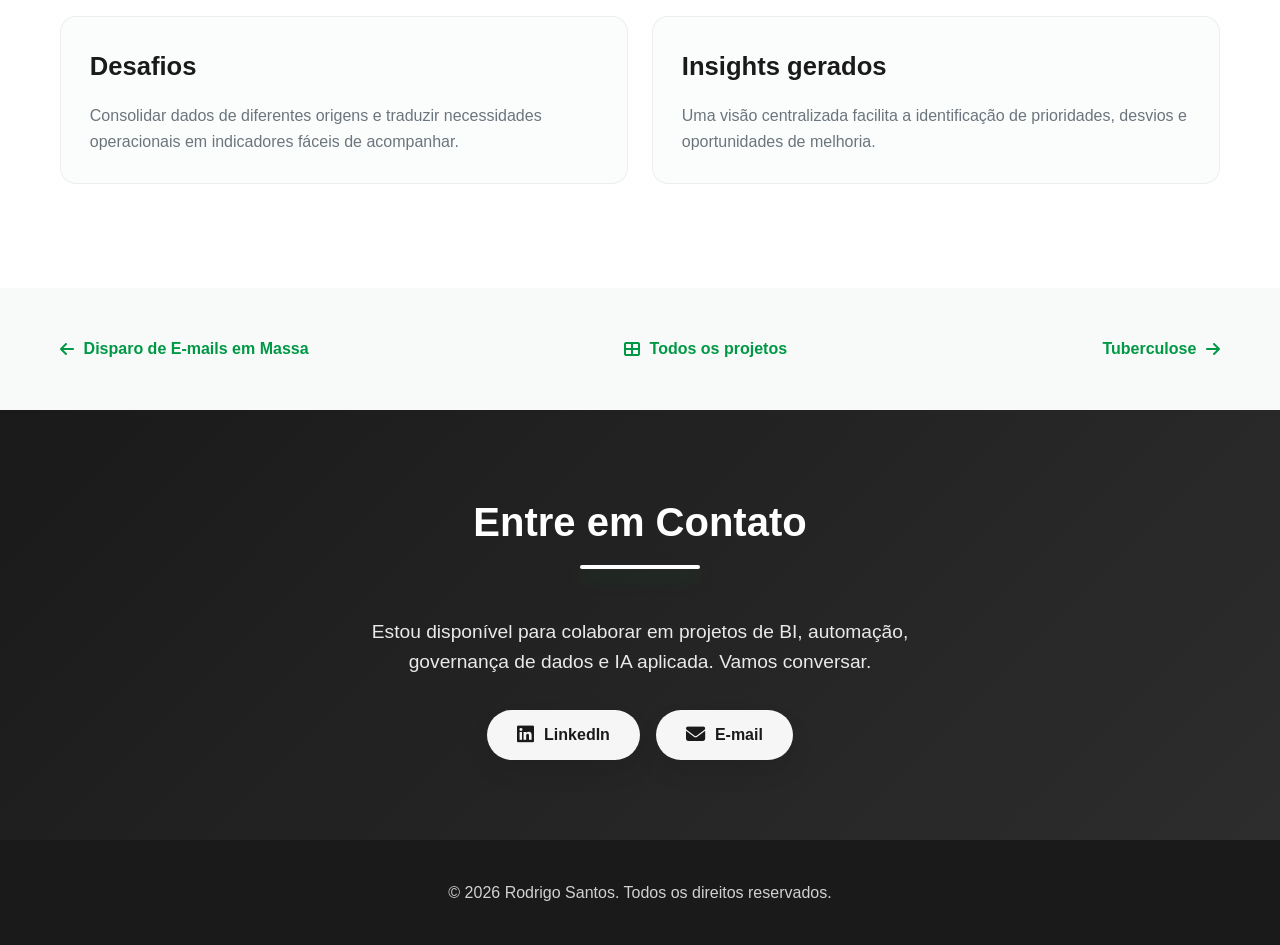
==== commit 7ad3bcb0: "A1" ====
--- a/projeto.html
+++ b/projeto.html
@@ -6,7 +6,7 @@
   <link rel="stylesheet" href="css/style.css"><link rel="stylesheet" href="https://cdnjs.cloudflare.com/ajax/libs/font-awesome/6.4.0/css/all.min.css">
 </head>
 <body class="project-page">
-  <header><nav class="navbar"><div class="container"><a href="index.html" class="logo"><img src="favicon.svg" alt="" class="logo-icon"><span>Rodrigo Santos</span></a><ul id="menu-principal" class="nav-menu"><li><a href="index.html#home">Início</a></li><li><a href="index.html#sobre">Sobre</a></li><li><a href="index.html#skills">Habilidades</a></li><li><a href="index.html#projetos">Projetos</a></li><li><a href="#contato">Contato</a></li></ul><button class="hamburger" type="button" aria-label="Abrir menu" aria-expanded="false" aria-controls="menu-principal"><span></span><span></span><span></span></button></div></nav></header>
+  <header><nav class="navbar"><div class="container"><a href="index.html" class="logo"><img src="favicon.png" alt="" class="logo-icon"><span>Rodrigo Santos</span></a><ul id="menu-principal" class="nav-menu"><li><a href="index.html#home">Início</a></li><li><a href="index.html#sobre">Sobre</a></li><li><a href="index.html#skills">Habilidades</a></li><li><a href="index.html#projetos">Projetos</a></li><li><a href="#contato">Contato</a></li></ul><button class="hamburger" type="button" aria-label="Abrir menu" aria-expanded="false" aria-controls="menu-principal"><span></span><span></span><span></span></button></div></nav></header>
   <main>
     <section class="case-hero"><div class="container"><a class="case-back" href="index.html#projetos"><i class="fas fa-arrow-left"></i> Voltar aos projetos</a><span id="caseCategory" class="section-eyebrow"></span><h1 id="caseTitle">Projeto</h1><p id="caseSummary"></p><div id="caseTags" class="projeto-tags"></div></div></section>
     <section class="case-overview"><div class="container"><div class="case-visual"><img id="caseImage" alt="Visão geral do projeto"></div><div><span class="section-eyebrow">Visão geral</span><h2>Uma solução orientada por dados</h2><p id="caseOverview"></p><div class="case-kpis"><div><strong id="kpiOne">—</strong><span id="kpiOneLabel">Indicador</span></div><div><strong id="kpiTwo">—</strong><span id="kpiTwoLabel">Indicador</span></div><div><strong id="kpiThree">—</strong><span id="kpiThreeLabel">Indicador</span></div></div></div></div></section>
--- a/css/style.css
+++ b/css/style.css
@@ -239,8 +239,24 @@
     animation: fadeInUp 1s ease;
 }
 
+.brand-image {
+    width: 220px;
+    height: 220px;
+    display: block;
+    object-fit: contain;
+    border-radius: 28px;
+    border: 3px solid rgba(255,255,255,.82);
+    box-shadow: 0 18px 38px rgba(0,0,0,.28);
+    transition: var(--transition);
+}
+
+.brand-image:hover {
+    transform: translateY(-4px) scale(1.03);
+    box-shadow: 0 22px 45px rgba(0,0,0,.34);
+}
+
 .hero-text {
-    flex: 0 0 auto;
+    flex: 1 1 0;
     min-width: 300px;
     text-align: left;
     margin-left: 0;
@@ -1445,9 +1461,10 @@
         gap: 2rem;
     }
 
-    .profile-image {
+    .brand-image {
         width: 150px;
         height: 150px;
+        border-radius: 22px;
     }
     
     .hero-stats {
